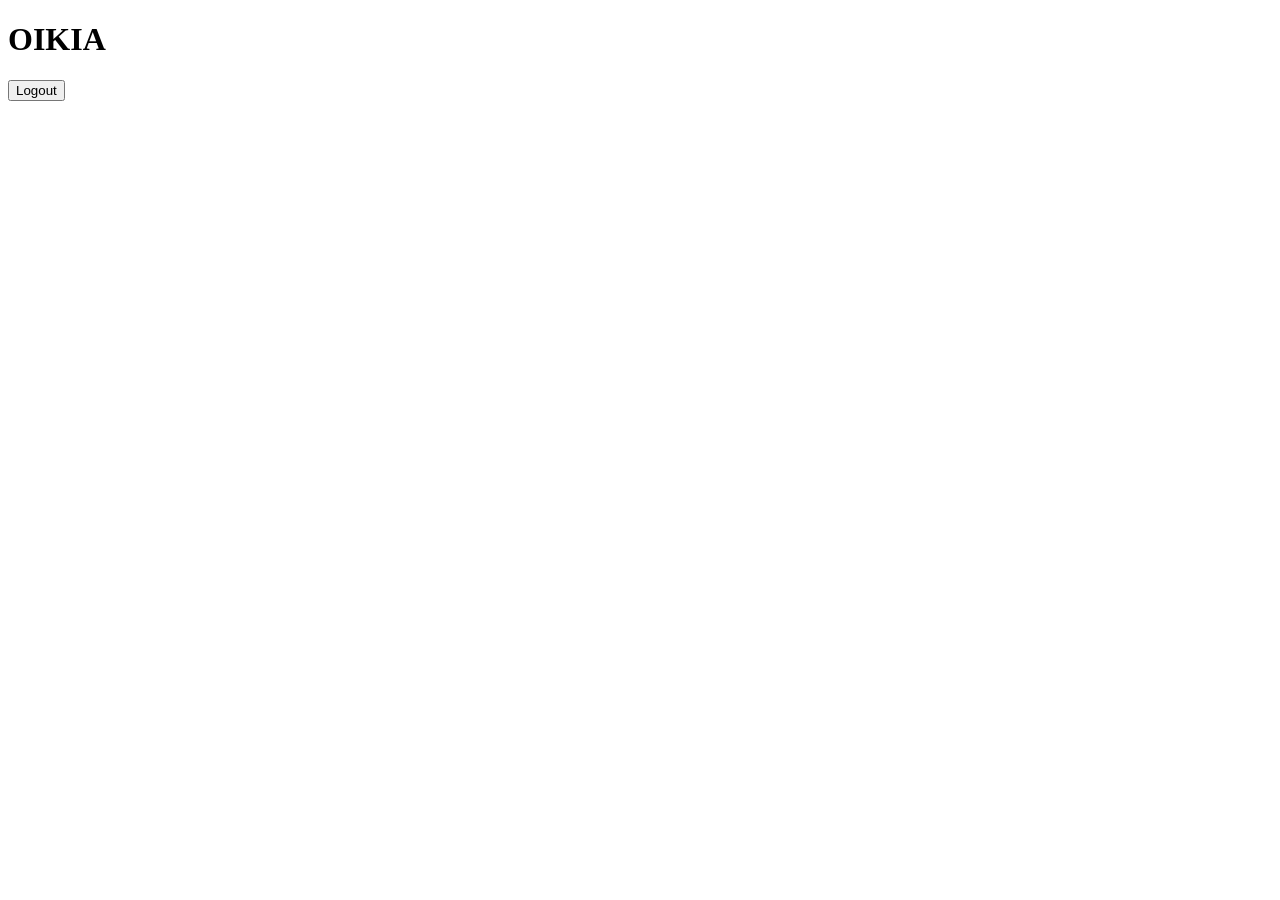
==== index.html @ 6d93c382 "Add authentication(auth) pages and dashboard HTML structure" ====
<!doctype html>
<html lang="en">
  <head>
    <meta charset="UTF-8" />
    <meta name="viewport" content="width=device-width, initial-scale=1.0" />
    <title>OIKIA | Dashboard</title>
    <link rel="stylesheet" href="./css/main.css" />
  </head>
  <body>
    <header>
      <h1>OIKIA</h1>
      <button>Logout</button>
    </header>
  </body>
</html>
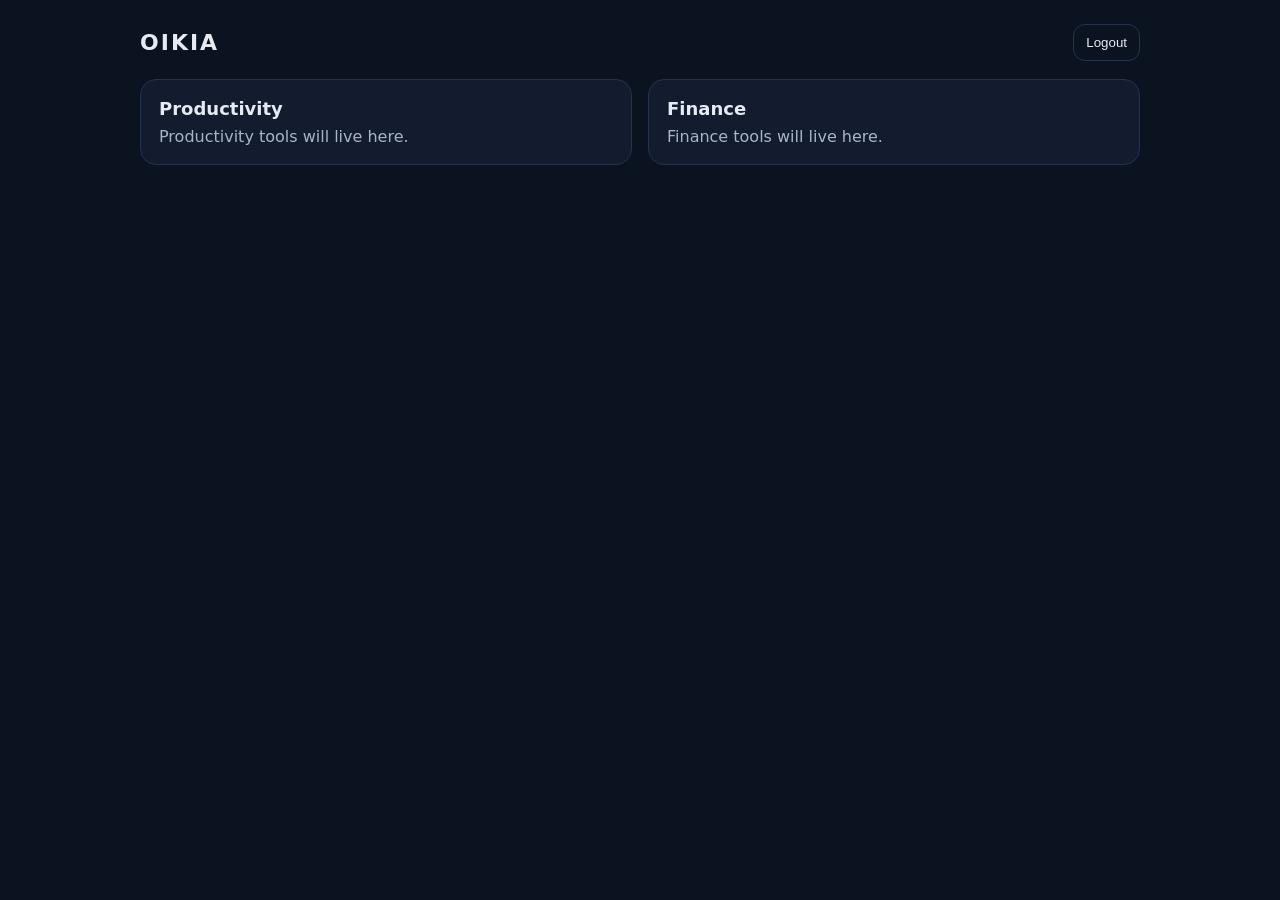
==== commit 0b85e20a: "Add dashboard skeleton and base styles" ====
--- a/index.html
+++ b/index.html
@@ -7,9 +7,20 @@
     <link rel="stylesheet" href="./css/main.css" />
   </head>
   <body>
-    <header>
+    <header class="app-header">
       <h1>OIKIA</h1>
       <button>Logout</button>
     </header>
+
+    <main class="container">
+      <section class="card">
+        <h2>Productivity</h2>
+        <p>Productivity tools will live here.</p>
+      </section>
+      <section class="card">
+        <h2>Finance</h2>
+        <p>Finance tools will live here.</p>
+      </section>
+    </main>
   </body>
 </html>
--- a/css/main.css
+++ b/css/main.css
@@ -0,0 +1,85 @@
+/* main.css (reference) */
+* {
+  box-sizing: border-box;
+}
+
+:root {
+  --bg: #0b1220;
+  --surface: #121c2e;
+  --surface-2: #1a2740;
+  --text: #e6eaf2;
+  --muted: #a9b4c7;
+  --border: #24324d;
+  --primary: #7c5cfc;
+}
+
+body {
+  margin: 0;
+  min-height: 100vh;
+  padding: 24px;
+  font-family:
+    system-ui,
+    -apple-system,
+    Segoe UI,
+    Roboto,
+    Arial,
+    sans-serif;
+  background: var(--bg);
+  color: var(--text);
+}
+
+.app-header {
+  max-width: 1000px;
+  margin: 0 auto 18px;
+  display: flex;
+  justify-content: space-between;
+  align-items: center;
+}
+
+.app-header h1 {
+  margin: 0;
+  letter-spacing: 2px;
+  font-size: 22px;
+}
+.app-header button {
+  background: transparent;
+  color: var(--text);
+  border: 1px solid var(--border);
+  padding: 10px 12px;
+  border-radius: 12px;
+  cursor: pointer;
+}
+
+.app-header button:hover {
+  background: rgba(255, 255, 255, 0.06);
+}
+
+.container {
+  max-width: 1000px;
+  margin: 0 auto;
+  display: grid;
+  gap: 16px;
+}
+
+.card {
+  border: 1px solid var(--border);
+  background: var(--surface);
+  padding: 18px;
+  border-radius: 1rem;
+}
+
+.card h2 {
+  margin: 0 0 8px;
+  font-size: 18px;
+}
+
+.card p {
+  margin: 0;
+  color: var(--muted);
+}
+
+@media (min-width: 900px) {
+  .container {
+    grid-template-columns: 1fr 1fr;
+  }
+}
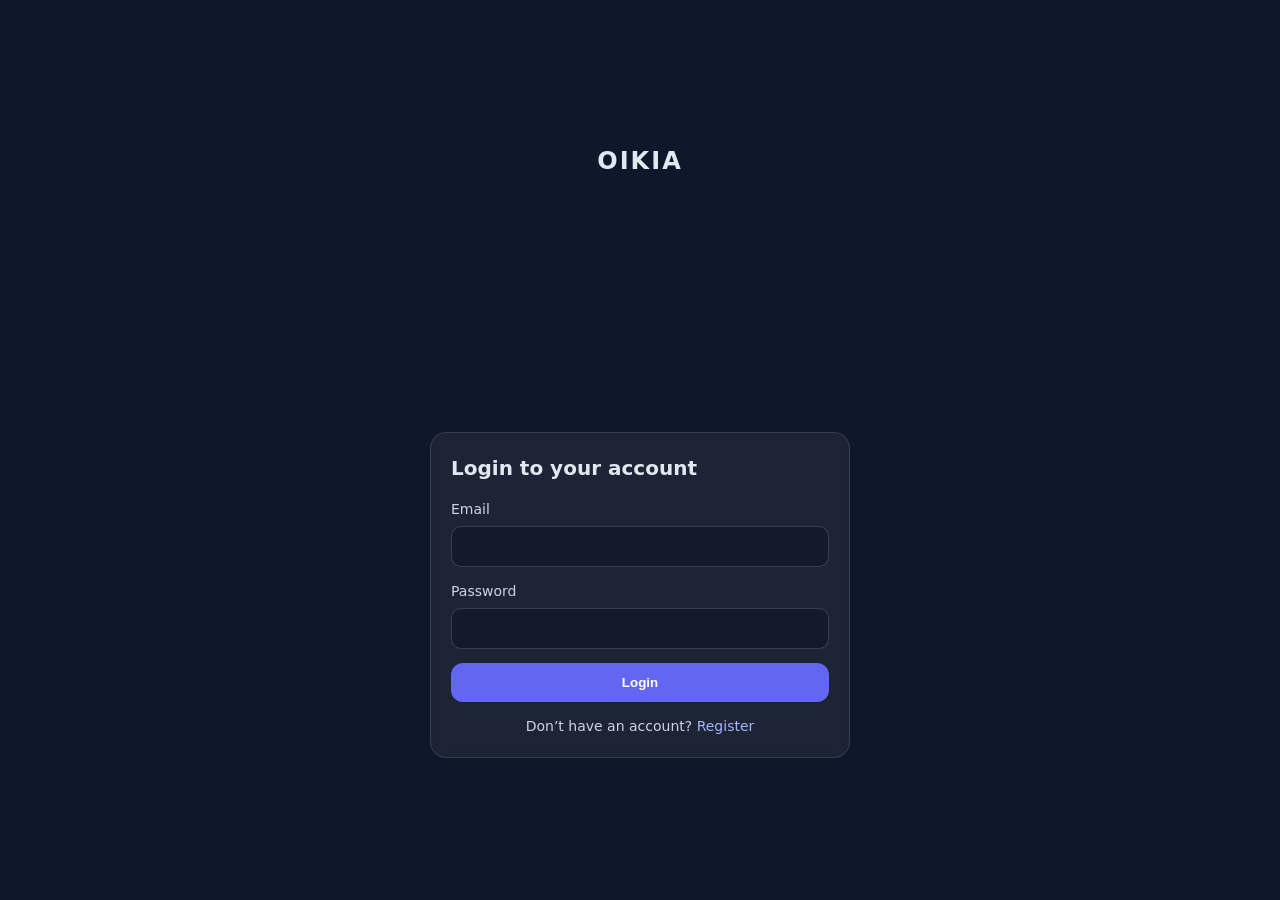
==== commit d34a634d: "Add dashboard guard logic" ====
--- a/index.html
+++ b/index.html
@@ -22,5 +22,7 @@
         <p>Finance tools will live here.</p>
       </section>
     </main>
+
+    <script src="js/guard.js"></script>
   </body>
 </html>
